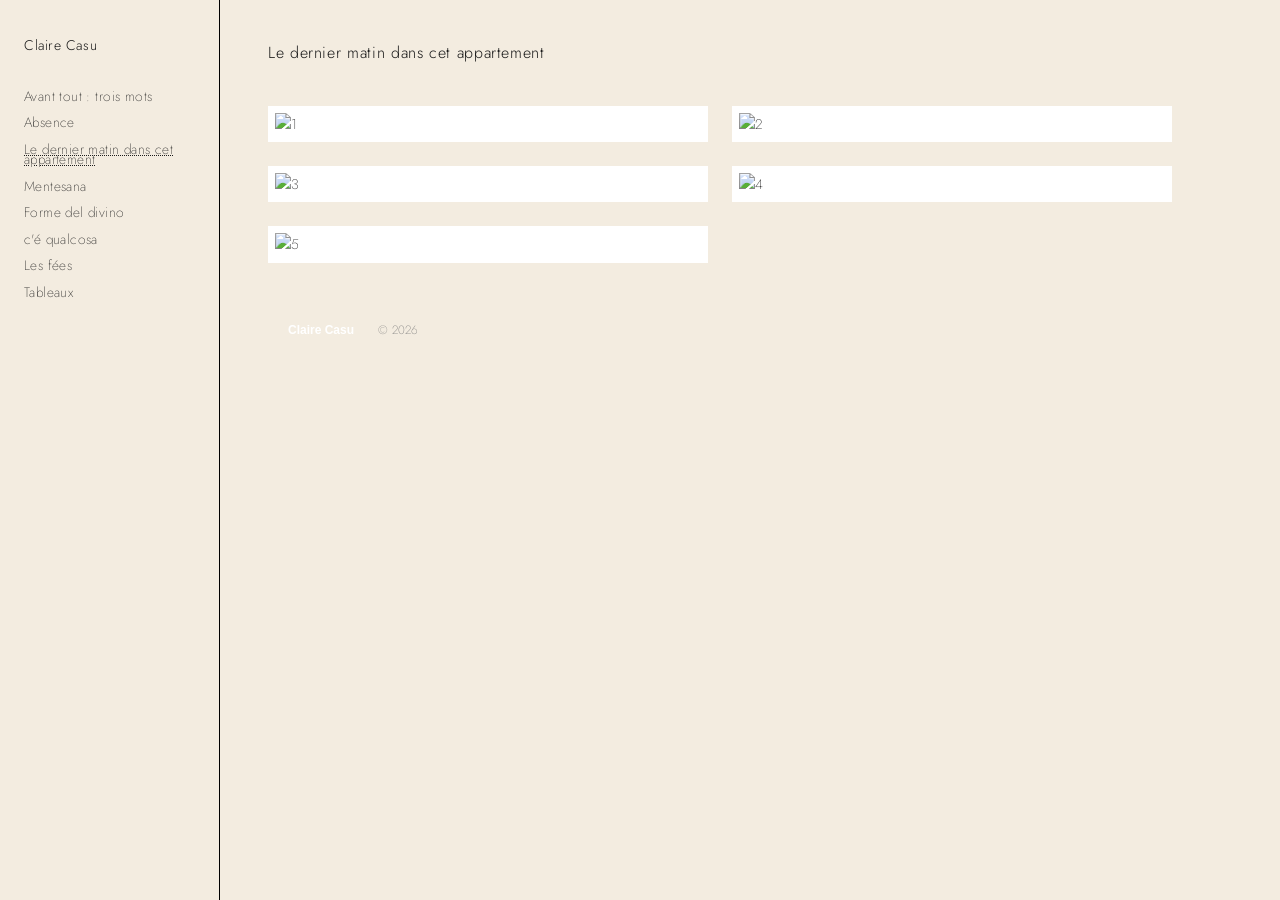
==== page3.html @ f45cf000 "Première version Upload du 19/10" ====
<!DOCTYPE html>
<html lang="fr">
<head>
<meta charset="UTF-8">
<meta name="viewport" content="width=device-width, initial-scale=1">
<title>Claire Casu — Le dernier matin dans cet appartement</title>
<link rel="preconnect" href="https://fonts.googleapis.com">
<link rel="preconnect" href="https://fonts.gstatic.com" crossorigin>
<link href="https://fonts.googleapis.com/css2?family=Jost:wght@200;300;400&display=swap" rel="stylesheet">
<link rel="stylesheet" href="style.css">
</head>
<body>

<aside class="sidebar">
    <h1 class="site-title">Claire Casu</h1>
    <nav>
        <ul>
            
            <li><a href="page1.html" class="">Avant tout : trois mots</a></li>
            
            <li><a href="page2.html" class="">Absence</a></li>
            
            <li><a href="page3.html" class="active">Le dernier matin dans cet appartement</a></li>
            
            <li><a href="page4.html" class="">Mentesana</a></li>
            
            <li><a href="page5.html" class="">Forme del divino</a></li>
            
            <li><a href="page6.html" class="">c'é qualcosa</a></li>
            
            <li><a href="page7.html" class="">Les fées</a></li>
            
            <li><a href="page8.html" class="">Tableaux</a></li>
            
        </ul>
    </nav>
</aside>

<div class="content">
    <h2 class="page-title">Le dernier matin dans cet appartement</h2>

    

    <div class="stack grid-2">
        
        <figure class="photo">
            <img src="images/page3_1.jpg" alt="1">
        </figure>
        
        <figure class="photo">
            <img src="images/page3_2.jpg" alt="2">
        </figure>
        
        <figure class="photo">
            <img src="images/page3_3.jpg" alt="3">
        </figure>
        
        <figure class="photo">
            <img src="images/page3_4.jpg" alt="4">
        </figure>
        
        <figure class="photo">
            <img src="images/page3_5.jpg" alt="5">
        </figure>
        
    </div>

    <footer><a href="https://instagram.com/clairecasu" target="_blank" rel="noopener noreferrer" class="btn-instagram">
  Claire Casu
</a> &copy; 2026</footer>
</div>

</body>
</html>
---- style.css ----
/* ===== Base ===== */

:root {
    --beige: #f3ece0;     /* fond beige doux, partagé par la page et le menu */
    --text: #1a1a1a;
    --line: #000;
}

* {
    box-sizing: border-box;
}

body {
    margin: 0;
    background-color: var(--beige);
    color: var(--text);
    font-family: 'Jost', sans-serif;
    font-weight: 200;       /* police fine */
    font-size: 14px;        /* police petite */
    line-height: 1.6;
    -webkit-font-smoothing: antialiased;
}

/* ===== Menu fixe à gauche ===== */

.sidebar {
    position: fixed;
    top: 0;
    left: 0;
    width: 220px;
    height: 100vh;
    background-color: var(--beige);
    border-right: 0.5px solid var(--line);
    padding: 2.5rem 1.5rem;
    line-height: 75%;
}

.site-title {
    font-family: 'Jost', sans-serif;
    font-weight: 300;
    font-size: 14px;
    letter-spacing: 0.04em;
    text-align: left;
    margin: 0 0 2.5rem 0;
}

.sidebar nav ul {
    list-style: none;
    padding: 0;
    margin: 0;
    text-align: left;
}

.sidebar nav li {
    margin-bottom: 1rem;
}

.sidebar nav a {
    text-decoration: none;
    color: var(--text);
    font-size: 0.85rem;
    letter-spacing: 0.03em;
}

.sidebar nav a:hover,
.sidebar nav a.active {
    text-decoration: underline;
    text-decoration-style: dotted;
    text-decoration-thickness: 1px;
}

/* ===== Contenu ===== */

.content {
    margin-left: 220px;
    padding: 2.5rem 3rem;
    max-width: 1000px;
}

.page-title {
    font-weight: 300;
    font-size: 1rem;
    letter-spacing: 0.04em;
    text-align: left;       /* aligné à gauche, comme le menu */
    margin: 0 0 2.5rem 0;
}

/* Taille des images : ajuste cette valeur pour les agrandir/réduire */
:root {
    --photo-max-width: 380px;
}


/* Texte libre affiché en haut de page, sous le titre */
.page-text {
    margin: 0 0 2.5rem 0;
    max-width: 560px;
}

.page-text p {
    margin: 0 0 1.2rem 0;
    font-weight: 300;
    font-size: 0.9rem;
    line-height: 1.8;
}

.page-text p:last-child {
    margin-bottom: 0;
}

/* ----- Mise en page "pile" (par défaut) : une colonne ----- */
.stack {
    display: flex;
    flex-direction: column;
    gap: 2rem;
}

/* ----- Mise en page "grille" : 2 colonnes -----
   Activée en mettant LAYOUT = "grid" dans generate_site.py. */
.stack.grid-2 {
    display: grid;
    grid-template-columns: repeat(2, 1fr);
    gap: 1.5rem;
    align-items: start;
}

.photo {
    margin: 0;
    max-width: var(--photo-max-width);
    background-color: #fff;     /* marge blanche autour de l'image */
    padding: 7px;
    /* border: 1px solid #e5ddcd; */
}

.photo img {
    width: 100%;
    height: auto;
    display: block;
}

.stack.grid-2 .photo {
    max-width: 100%;            /* en grille, l'image occupe sa colonne */
}

.empty {
    color: #777;
    font-style: italic;
}

footer {
    margin-top: 3rem;
    font-size: 0.75rem;
    color: #777;
    text-align: left;
}

/* Bouton Instagram */
.btn-instagram {
  display: inline-block;
  padding: 10px 20px;
  background-color: #E1306C 40%; /* Couleur caractéristique d'Instagram */
  color: #FFFFFF;
  text-decoration: none;
  font-family: Arial, sans-serif;
  font-weight: bold;
  border-radius: 5px;
  transition: background-color 0.3s ease;
}

.btn-instagram:hover {
  background-color: #C13584; /* Couleur plus sombre au survol */
}
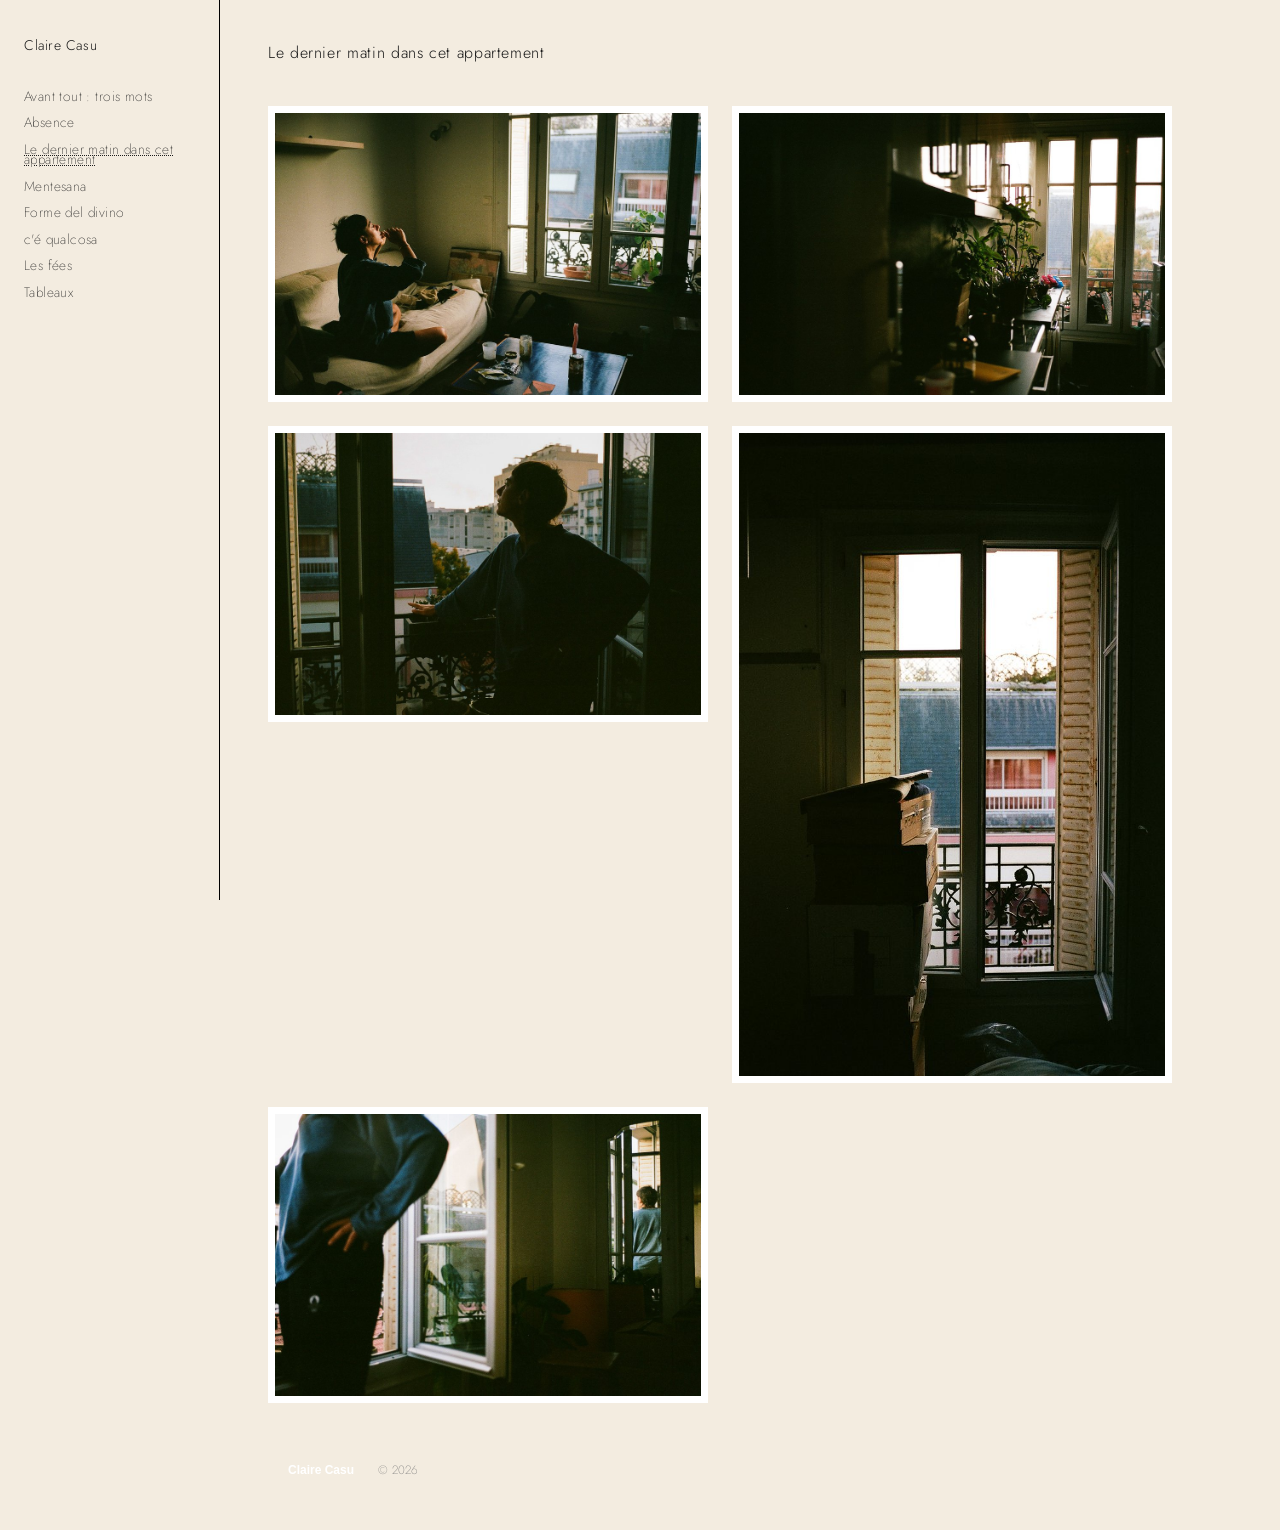
==== commit 3309cb6c: "Version 2 du 19/10 Avec l'index" ====
--- a/page3.html
+++ b/page3.html
@@ -16,7 +16,7 @@
     <nav>
         <ul>
             
-            <li><a href="page1.html" class="">Avant tout : trois mots</a></li>
+            <li><a href="index.html" class="">Avant tout : trois mots</a></li>
             
             <li><a href="page2.html" class="">Absence</a></li>
             
